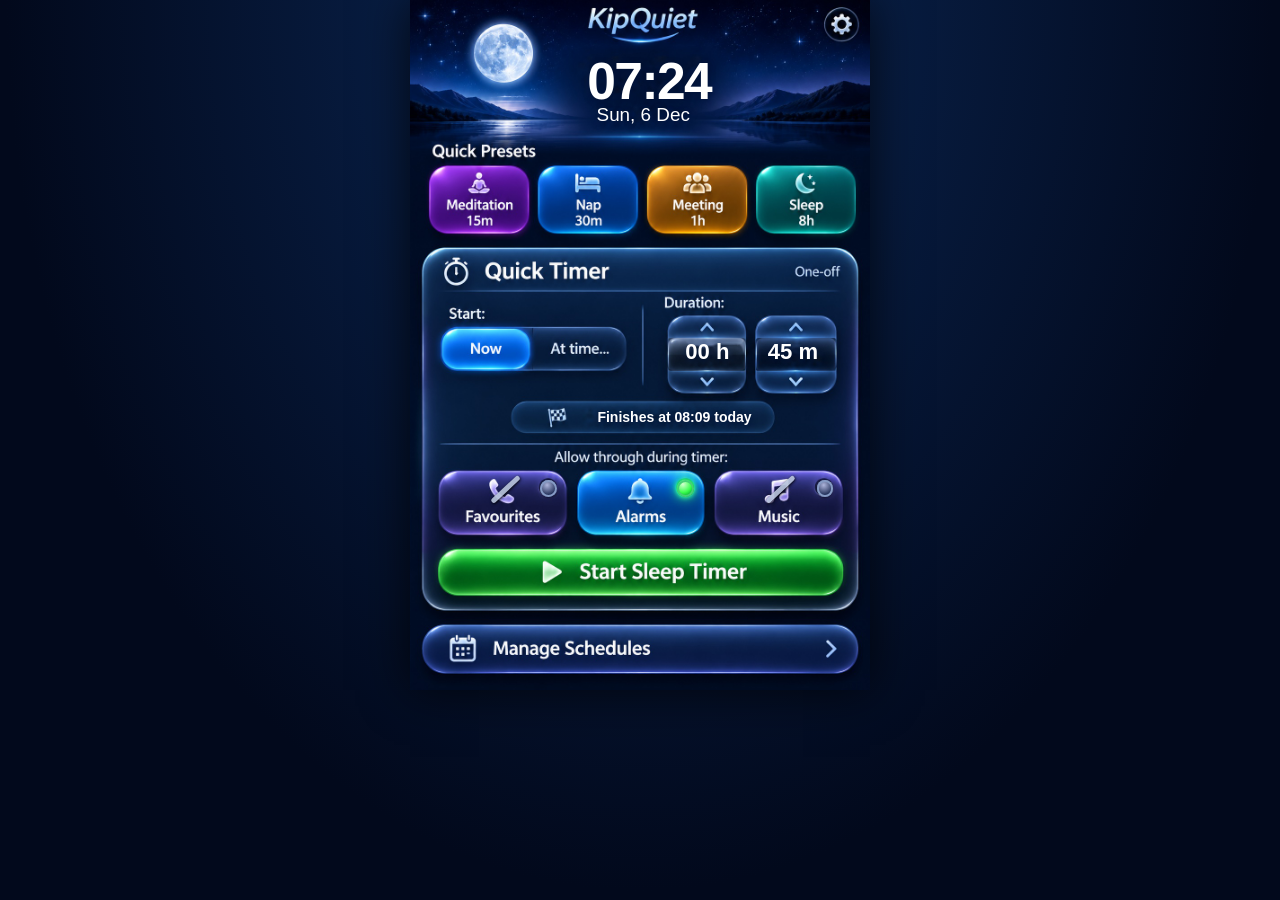
==== index.html @ dc0cef78 "Publish faithful KipQuiet C44 interactive preview" ====
<!doctype html><html lang="en"><head><meta charset="utf-8"><meta name="viewport" content="width=device-width,initial-scale=1,viewport-fit=cover"><title>KipQuiet — Digital Moon · C44</title><style>
*{box-sizing:border-box}html{background:#020d28}body{margin:0;min-height:100vh;background:radial-gradient(ellipse at top,#0b2857,#02091c 70%);font-family:Arial,Helvetica,sans-serif;color:white;display:flex;justify-content:center;align-items:flex-start}button{font-family:inherit;color:inherit;cursor:pointer}#phone{position:relative;width:min(100vw,460px);aspect-ratio:1024/1536;container-type:inline-size;overflow:hidden;box-shadow:0 0 45px #000b}#art{display:block;width:100%;height:100%;pointer-events:none;user-select:none}.tap{position:absolute;appearance:none;background:transparent;border:0;border-radius:18%;outline-offset:-2px;touch-action:manipulation}.tap:focus-visible{outline:3px solid #befcfa}.tap:active{background:#9bc9ff25;box-shadow:inset 0 0 14px #fff5}.dyn{position:absolute;pointer-events:none;white-space:nowrap;font-weight:600;text-shadow:0 2px 6px #00133a;font-variant-numeric:tabular-nums}.clock{left:35%;top:7.9%;width:34%;text-align:center;font-size:11.2cqw;letter-spacing:-.35cqw;font-weight:750;line-height:1.02}.date{left:37.2%;top:15.1%;width:27%;text-align:center;font-size:4.1cqw;font-weight:400}.val{top:49.2%;width:15.7%;text-align:center;font-size:4.8cqw;font-weight:700}.val.h{left:56.8%}.val.m{left:75.4%}.finish{left:35%;top:59.3%;width:45%;font-size:3.05cqw;text-align:center}.led{position:absolute;width:3.65%;aspect-ratio:1;top:69.6%;border-radius:100%;pointer-events:none;box-shadow:inset 0 0 0 2px #869bc5,0 1px 3px #0009;background:radial-gradient(circle at 42% 30%,#aeb5dc,#24325b 63%,#0a1530)}.led.on{background:radial-gradient(circle at 35% 25%,#d3ffd0,#3bff4f 48%,#00a32c 80%);box-shadow:0 0 13px #34ff63,0 0 5px #49ff85,inset 0 0 0 2px #45d077}.strike{position:absolute;pointer-events:none;height:.7%;width:8%;border-radius:30px;top:70.6%;transform:rotate(-43deg);background:#b9c5db;box-shadow:0 1px 3px #000;opacity:.9}.hidden{display:none!important}.button-label{position:absolute;pointer-events:none;text-align:center;font-size:3.6cqw;font-weight:700;text-shadow:0 2px 3px #001}.modal-cover{position:absolute;inset:0;background:#010916a8;display:flex;justify-content:center;align-items:center;z-index:10;backdrop-filter:blur(5px);padding:5%}.modal{width:100%;max-height:93%;overflow:auto;background:linear-gradient(155deg,#365f9e,#081b3a 35%,#06122b 83%,#385fa0);border:1.5px solid #a8ceff;border-radius:6cqw;padding:5%;box-shadow:0 7px 29px #000c, inset 0 2px 2px #dcf1ff70}.modal h2{font-size:5cqw;margin:0 0 3cqw}.modal p{font-size:3.2cqw;color:#c1d5f4;line-height:1.35}.modal h3{font-size:3.8cqw;margin:4cqw 0 2cqw}.barrels{display:flex;justify-content:center;gap:3cqw;margin:3cqw 0}.barrel{width:26%;text-align:center;border-radius:3cqw;background:linear-gradient(#274f84,#05122f 45%,#294c83);border:1px solid #699ad9;box-shadow:inset 0 2px 8px #91bfff2f,0 4px 8px #0009;touch-action:none}.barrel button{display:block;width:100%;background:transparent;border:0;font-size:6cqw;line-height:1.1;padding:1cqw}.barrel b{display:block;font-size:8cqw;border-block:1px solid #b6dbff77;padding:1cqw}.barrel small{display:block;font-size:2.4cqw;color:#cbddfc;padding-bottom:1cqw}.actions{display:flex;gap:2cqw;margin-top:4cqw}.action{flex:1;padding:3cqw 1cqw;border-radius:3cqw;border:1px solid #9fc3ff;background:linear-gradient(#4a79ca,#163c82);font-weight:700;font-size:3.4cqw;box-shadow:inset 0 2px #ffffff66,0 5px #03142d}.action.primary{background:linear-gradient(#65fda1,#12a042 60%,#087123);border-color:#aaffd0}.action:active{transform:translateY(3px);box-shadow:inset 0 2px #ffffff44,0 2px #03142d}.schedule-item{background:#173764;border:1px solid #669de0;border-radius:2cqw;padding:2cqw;margin:2cqw 0;display:flex;gap:2cqw;align-items:center;justify-content:space-between;font-size:3.2cqw}.schedule-item button{background:#294e81;border:1px solid #678dc7;border-radius:1.5cqw;padding:1.5cqw}.formrow{display:flex;gap:3cqw;align-items:center;margin:3cqw 0;font-size:3.3cqw}.formrow input,.formrow select{min-width:0;flex:1;background:#122e57;color:#fff;border:1px solid #8eb3ea;border-radius:2cqw;font:inherit;padding:2cqw}.checkrow{display:flex;flex-wrap:wrap;gap:1cqw}.checkrow label{font-size:2.9cqw;background:#132e55;padding:1.5cqw;border-radius:2cqw}.hint{font-size:2.8cqw;color:#c4d4ee}.mode-active{position:absolute;pointer-events:none;left:26.5%;top:47.4%;width:20.7%;height:6.2%;display:flex;align-items:center;justify-content:center;border-radius:2.8cqw;background:linear-gradient(180deg,#3dccff,#0873dd 49%,#0046ac);border:1px solid #9be7ff;box-shadow:inset 0 2px 8px #eaffff80,0 0 9px #159dffb8;font-size:3.35cqw;font-weight:700;text-shadow:0 2px #002455}.now-dim{position:absolute;pointer-events:none;left:6.5%;top:47.6%;width:19.5%;height:5.8%;border-radius:2.5cqw;background:linear-gradient(180deg,#253a60ee,#061932e8);border:1px solid #547ba4bb;display:flex;align-items:center;justify-content:center;font-size:3.4cqw;font-weight:700}.start-live-label{position:absolute;pointer-events:none;left:6%;top:79.6%;width:88%;height:6.6%;display:flex;align-items:center;justify-content:center;border-radius:6cqw;background:linear-gradient(#74fd99,#12ba45 24%,#03872e 70%,#054918);box-shadow:inset 0 2px 2px #ddffe5,0 0 7px #32fd6c;font-size:4.4cqw;font-weight:750}.sr-only{position:absolute;width:1px;height:1px;overflow:hidden;clip:rect(0,0,0,0)}
</style></head><body><main id="phone" aria-label="KipQuiet interactive digital moon preview"><img id="art" src="[data-uri]" alt="KipQuiet moonlit lake design, glossy presets, quick timer and schedules" draggable="false">
<div class="dyn clock" id="clock">10:24</div><div class="dyn date" id="date">Thu 30 Jan</div>
<div id="now-dim" class="now-dim hidden">Now</div><div id="mode-active" class="mode-active hidden">At time…</div><div class="dyn val h" id="hours-display">00 h</div><div class="dyn val m" id="minutes-display">45 m</div><div class="dyn finish" id="finish">11:09 today</div>
<!-- Interactive transparent zones mapped to the actual approved artwork. -->
<button class="tap" aria-label="Settings and information" style="left:89%;top:1%;width:9%;height:6%" data-action="settings"></button>
<button class="tap" aria-label="Start Meditation preset, 15 minutes" style="left:4%;top:24%;width:23%;height:10.1%" data-preset="Meditation" data-min="15"></button>
<button class="tap" aria-label="Start Nap preset, 30 minutes" style="left:27.7%;top:24%;width:23%;height:10.1%" data-preset="Nap" data-min="30"></button>
<button class="tap" aria-label="Start Meeting preset, 1 hour" style="left:51.4%;top:24%;width:23%;height:10.1%" data-preset="Meeting" data-min="60"></button>
<button class="tap" aria-label="Start Sleep preset, 8 hours" style="left:75%;top:24%;width:23%;height:10.1%" data-preset="Sleep" data-min="480"></button>
<button class="tap" aria-label="Start immediately" style="left:6.3%;top:47.4%;width:20%;height:6.2%" data-action="now"></button>
<button class="tap" aria-label="Choose a future start time" style="left:26.5%;top:47.4%;width:21%;height:6.2%" data-action="time"></button>
<button class="tap" aria-label="Increase hours" style="left:56%;top:45.8%;width:17%;height:3.3%" data-action="hplus"></button>
<button class="tap" aria-label="Change duration hours" style="left:56%;top:49.1%;width:17%;height:4.3%" data-action="duration"></button>
<button class="tap" aria-label="Decrease hours" style="left:56%;top:53.4%;width:17%;height:3.3%" data-action="hminus"></button>
<button class="tap" aria-label="Increase minutes" style="left:75%;top:45.8%;width:17%;height:3.3%" data-action="mplus"></button>
<button class="tap" aria-label="Change duration minutes" style="left:75%;top:49.1%;width:17%;height:4.3%" data-action="duration"></button>
<button class="tap" aria-label="Decrease minutes" style="left:75%;top:53.4%;width:17%;height:3.3%" data-action="mminus"></button>
<button class="tap" aria-label="Projected finishing time" style="left:22%;top:58%;width:57%;height:5.1%" data-action="time"></button>
<button class="tap" aria-label="Toggle favourites allowed through" style="left:6.1%;top:68.2%;width:28%;height:9.2%" data-toggle="favourites"></button>
<button class="tap" aria-label="Toggle alarms allowed through" style="left:36%;top:68.2%;width:28%;height:9.2%" data-toggle="alarms"></button>
<button class="tap" aria-label="Toggle music allowed through" style="left:66%;top:68.2%;width:28%;height:9.2%" data-toggle="music"></button>
<div class="led" id="led-favourites" style="left:28.2%"></div><div class="led" id="led-alarms" style="left:58.1%"></div><div class="led" id="led-music" style="left:88.4%"></div>
<div class="strike" id="strike-favourites" style="left:16.7%"></div><div class="strike" id="strike-alarms" style="left:46.5%"></div><div class="strike" id="strike-music" style="left:76.5%"></div>
<div id="start-live-label" class="start-live-label hidden">Stop Sleep Timer</div><button class="tap" id="start" aria-label="Start Sleep Timer" style="left:6%;top:79.6%;width:88%;height:6.7%" data-action="start"></button>
<button class="tap" aria-label="Manage Schedules" style="left:3%;top:90.5%;width:94%;height:7.1%" data-action="schedules"></button>
<div class="modal-cover hidden" id="cover"><section role="dialog" aria-modal="true" class="modal" id="modal"></section></div>
<div class="sr-only" aria-live="polite" id="announce"></div>
</main><script>
(()=>{'use strict';
const $=id=>document.getElementById(id), q=(s)=>document.querySelector(s),pad=n=>String(n).padStart(2,'0');
const state={hours:0,minutes:45,start:null,allow:{favourites:false,alarms:true,music:false},end:null,armed:null,name:'',schedules:(()=>{try{return JSON.parse(localStorage.getItem('kq-c44-schedules')||'[]')}catch(e){return []}})()};
const live=()=>new Date(); const total=()=>state.hours*60+state.minutes; const duration=()=>Math.max(1,total());
function when(){if(state.start===null)return live();const d=live();d.setHours(state.start.h,state.start.m,0,0);if(d<=live())d.setDate(d.getDate()+1);return d;}
function formatted(d){return d.toLocaleTimeString('en-GB',{hour:'2-digit',minute:'2-digit'});}function dayName(d){const t=live(),d0=new Date(t.getFullYear(),t.getMonth(),t.getDate());const x=new Date(d.getFullYear(),d.getMonth(),d.getDate());const days=Math.round((x-d0)/86400000);return days===0?'today':days===1?'tomorrow':d.toLocaleDateString('en-GB',{weekday:'short',day:'numeric',month:'short'});}
function save(){try{localStorage.setItem('kq-c44-schedules',JSON.stringify(state.schedules));}catch(e){}}
function render(){const now=live();if(state.end&&state.end<=now){state.end=null;state.name='';announce('Timer finished.');}
if(state.armed&&state.armed<=now){state.end=new Date(state.armed.getTime()+duration()*60000);state.armed=null;announce('Timer started.');}
if(state.end){let seconds=Math.max(0,Math.ceil((state.end-now)/1000)),h=Math.floor(seconds/3600),m=Math.floor((seconds%3600)/60),s=seconds%60;$('clock').textContent=h?`${pad(h)}:${pad(m)}`:`${pad(m)}:${pad(s)}`;$('date').textContent=state.name?`Quiet · ${state.name}`:'Quiet timer running';}
else{$('clock').textContent=formatted(now);$('date').textContent=state.armed?`Starts ${formatted(state.armed)}`:now.toLocaleDateString('en-GB',{weekday:'short',day:'numeric',month:'short'});}
$('hours-display').textContent=pad(state.hours)+' h';$('minutes-display').textContent=pad(state.minutes)+' m';const fin=new Date(when().getTime()+duration()*60000);$('finish').textContent=`Finishes at ${formatted(fin)} ${dayName(fin)}`;
for(let key of ['favourites','alarms','music']){$('led-'+key).classList.toggle('on',state.allow[key]);$('strike-'+key).classList.toggle('hidden',state.allow[key]);}
$('now-dim').classList.toggle('hidden',!state.start);$('mode-active').classList.toggle('hidden',!state.start);$('start-live-label').classList.toggle('hidden',!(state.end||state.armed));$('start-live-label').textContent=state.armed?'Cancel Sleep Timer':'Stop Sleep Timer';$('start').setAttribute('aria-label',state.end?'Stop timer':state.armed?'Cancel scheduled timer':state.start?'Arm sleep timer':'Start sleep timer');
}
function announce(msg){$('announce').textContent=msg;}
function modal(html){$('modal').innerHTML=html;$('cover').classList.remove('hidden');}
function close(){$('cover').classList.add('hidden');render();}
function configDuration(){modal(`<h2>Set duration</h2><p>Roll the hours and minutes. This will update the finishing time on the home screen.</p><div class="barrels"><div class="barrel" data-wheel="hours"><button data-adjust="h+">⌃</button><b id="dh">${pad(state.hours)}</b><button data-adjust="h-">⌄</button><small>HOURS</small></div><div class="barrel" data-wheel="minutes"><button data-adjust="m+">⌃</button><b id="dm">${pad(state.minutes)}</b><button data-adjust="m-">⌄</button><small>MINUTES</small></div></div><div class="actions"><button class="action primary" data-close>Done</button></div>`);}
function configTime(){const t=state.start||{h:13,m:0};modal(`<h2>Start at a time</h2><p>Choose a clock time for a one-off start. A time already passed today means tomorrow.</p><div class="barrels"><div class="barrel" data-wheel="startH"><button data-adjust="sh+">⌃</button><b id="sh">${pad(t.h)}</b><button data-adjust="sh-">⌄</button><small>HOUR</small></div><div class="barrel" data-wheel="startM"><button data-adjust="sm+">⌃</button><b id="sm">${pad(t.m)}</b><button data-adjust="sm-">⌄</button><small>MINUTE</small></div></div><div class="actions"><button class="action" data-action="now">Now instead</button><button class="action primary" data-action="savetime">Use this time</button></div>`);window._st={...t};}
function adjust(code){if(code==='h+')state.hours=(state.hours+1)%100;if(code==='h-')state.hours=(state.hours+99)%100;if(code==='m+')state.minutes=(state.minutes+1)%60;if(code==='m-')state.minutes=(state.minutes+59)%60;if(code.startsWith('s')){if(!window._st)window._st={h:13,m:0};let k=code.startsWith('sh')?'h':'m',n=k==='h'?24:60;window._st[k]=(window._st[k]+(code.endsWith('+')?1:n-1))%n;}
for(let [id,v] of [['dh',state.hours],['dm',state.minutes],['sh',window._st?.h],['sm',window._st?.m]])if($(id)&&v!==undefined)$(id).textContent=pad(v);render();}
function begin(name,mins){if(mins){state.hours=Math.floor(mins/60);state.minutes=mins%60;state.start=null;}if(!duration()){announce('Choose a duration.');return;}state.name=name||'';state.end=null;state.armed=null;if(state.start){state.armed=when();announce(`Timer armed for ${formatted(state.armed)}.`);}else{state.end=new Date(Date.now()+duration()*60000);announce('Sleep timer started.');}render();}
function manage(){let items=state.schedules.map((s,i)=>`<div class="schedule-item"><div><b>${escapeHtml(s.name)}</b><div>${s.time} · ${s.minutes}m · ${s.days.length?s.days.join(', '):'Once'}</div></div><button data-remove="${i}" aria-label="Delete ${escapeHtml(s.name)}">✕</button></div>`).join('')||'<p>No automatic schedules saved yet.</p>';
modal(`<h2>Manage Schedules</h2><p>Independent of the Quick Presets. In this browser demo they trigger only while this page is open.</p>${items}<div class="actions"><button class="action" data-close>Back</button><button class="action primary" data-action="newSchedule">+ Add schedule</button></div>`);}
function scheduleForm(){modal(`<h2>New schedule</h2><div class="formrow"><label for="sn">Name</label><input id="sn" value="Quiet Time" maxlength="30"></div><div class="formrow"><label for="st">Starts</label><input id="st" type="time" value="23:00"></div><div class="formrow"><label for="sd">Minutes</label><input id="sd" type="number" min="1" max="5999" value="60"></div><h3>Repeat on</h3><div class="checkrow">${['Mon','Tue','Wed','Thu','Fri','Sat','Sun'].map(d=>`<label><input type="checkbox" class="weekday" value="${d}">${d}</label>`).join('')}</div><p>No days selected means once, at the next occurrence of that clock time.</p><h3>Allow through</h3><div class="checkrow">${['favourites','alarms','music'].map(k=>`<label><input type="checkbox" class="permission" value="${k}" ${state.allow[k]?'checked':''}>${k}</label>`).join('')}</div><div class="actions"><button class="action" data-action="schedules">Cancel</button><button class="action primary" data-action="saveSchedule">Save</button></div>`);}
function escapeHtml(t){return String(t).replace(/[&<>"']/g,c=>({'&':'&amp;','<':'&lt;','>':'&gt;','"':'&quot;',"'":'&#39;'}[c]));}
function saveSchedule(){let mins=Number($('sd').value),t=$('st').value;if(!t||!Number.isFinite(mins)||mins<1||mins>5999){announce('Enter a valid time and duration.');return;}state.schedules.push({id:Date.now(),name:$('sn').value.trim()||'Quiet Time',time:t,minutes:mins,days:[...document.querySelectorAll('.weekday:checked')].map(e=>e.value),allow:Object.fromEntries(['favourites','alarms','music'].map(k=>[k,!!document.querySelector(`.permission[value="${k}"]:checked`)])),fired:''});save();manage();}
function checkSchedules(){const d=live();const weekday=['Sun','Mon','Tue','Wed','Thu','Fri','Sat'][d.getDay()],minuteKey=d.toISOString().slice(0,10)+'/'+formatted(d);for(let s of [...state.schedules]){if(s.time===formatted(d)&&(!s.days.length||s.days.includes(weekday))&&s.fired!==minuteKey){s.fired=minuteKey;state.allow={...s.allow};state.start=null;begin(s.name,s.minutes);if(!s.days.length)state.schedules=state.schedules.filter(x=>x.id!==s.id);save();}}}
$('phone').addEventListener('click',e=>{let el=e.target.closest('button');if(!el)return;
if(el.dataset.adjust){adjust(el.dataset.adjust);return;}if(el.dataset.close!==undefined){close();return;}if(el.dataset.remove!==undefined){state.schedules.splice(Number(el.dataset.remove),1);save();manage();return;}
if(el.dataset.toggle){let k=el.dataset.toggle;state.allow[k]=!state.allow[k];render();return;}if(el.dataset.preset){close();begin(el.dataset.preset,Number(el.dataset.min));return;}
switch(el.dataset.action){case 'settings':modal('<h2>KipQuiet · C44</h2><p>This prototype uses the original approved digital-moon artwork, not an SVG recreation.</p><p>The timer, presets, LEDs and schedules operate as a browser simulation. They do not change Android sound settings or run when the page is closed.</p><div class="actions"><button class="action primary" data-close>Close</button></div>');break;
case 'now':state.start=null;close();break;case 'time':configTime();break;case 'savetime':state.start={...window._st};close();break;
case 'hplus':adjust('h+');break;case 'hminus':adjust('h-');break;case 'mplus':adjust('m+');break;case 'mminus':adjust('m-');break;
case 'duration':configDuration();break;case 'start':if(state.end||state.armed){state.end=null;state.armed=null;state.name='';announce('Timer stopped.');}else begin('',null);render();break;
case 'schedules':manage();break;case 'newSchedule':scheduleForm();break;case 'saveSchedule':saveSchedule();break;}
});
let wheelStart=null;$('phone').addEventListener('touchstart',e=>{let target=e.target.closest('[data-wheel]');if(target)wheelStart={y:e.touches[0].clientY,kind:target.dataset.wheel};},{passive:true});$('phone').addEventListener('touchend',e=>{if(!wheelStart)return;let dy=e.changedTouches[0].clientY-wheelStart.y;if(Math.abs(dy)>15){let codes={hours:['h+','h-'],minutes:['m+','m-'],startH:['sh+','sh-'],startM:['sm+','sm-']};adjust(codes[wheelStart.kind][dy<0?0:1]);}wheelStart=null;},{passive:true});
$('phone').addEventListener('wheel',e=>{let target=e.target.closest('[data-wheel]');if(!target)return;e.preventDefault();let codes={hours:['h+','h-'],minutes:['m+','m-'],startH:['sh+','sh-'],startM:['sm+','sm-']};adjust(codes[target.dataset.wheel][e.deltaY>0?0:1]);},{passive:false});
$('cover').addEventListener('click',e=>{if(e.target===$('cover'))close();});document.addEventListener('keydown',e=>{if(e.key==='Escape')close();});render();setInterval(()=>{checkSchedules();render();},1000);
})();</script></body></html>
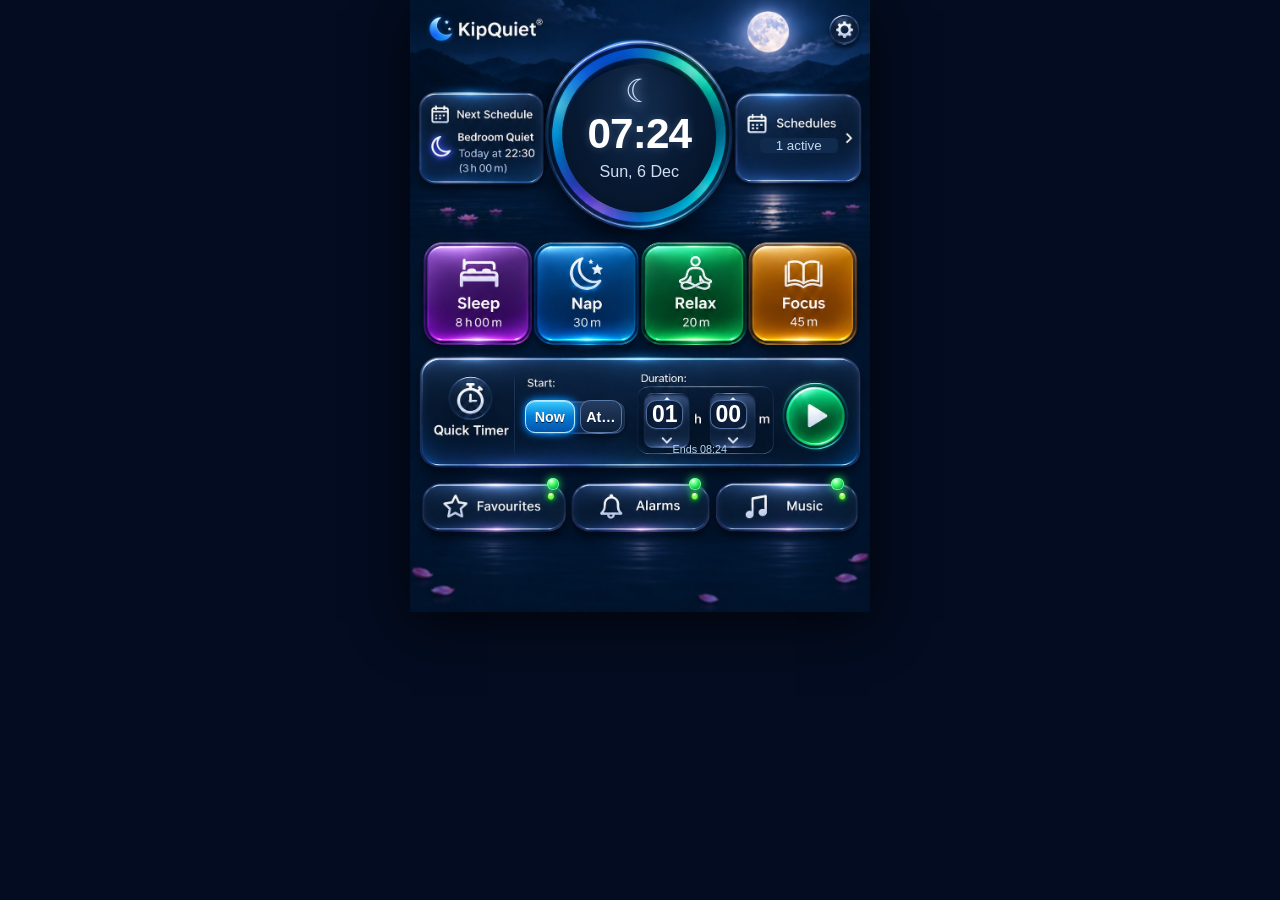
==== commit b0ca1442: "Update hosted prototype to KipQuiet C45" ====
--- a/index.html
+++ b/index.html
@@ -1,72 +1,47 @@
-<!doctype html><html lang="en"><head><meta charset="utf-8"><meta name="viewport" content="width=device-width,initial-scale=1,viewport-fit=cover"><title>KipQuiet — Digital Moon · C44</title><style>
-*{box-sizing:border-box}html{background:#020d28}body{margin:0;min-height:100vh;background:radial-gradient(ellipse at top,#0b2857,#02091c 70%);font-family:Arial,Helvetica,sans-serif;color:white;display:flex;justify-content:center;align-items:flex-start}button{font-family:inherit;color:inherit;cursor:pointer}#phone{position:relative;width:min(100vw,460px);aspect-ratio:1024/1536;container-type:inline-size;overflow:hidden;box-shadow:0 0 45px #000b}#art{display:block;width:100%;height:100%;pointer-events:none;user-select:none}.tap{position:absolute;appearance:none;background:transparent;border:0;border-radius:18%;outline-offset:-2px;touch-action:manipulation}.tap:focus-visible{outline:3px solid #befcfa}.tap:active{background:#9bc9ff25;box-shadow:inset 0 0 14px #fff5}.dyn{position:absolute;pointer-events:none;white-space:nowrap;font-weight:600;text-shadow:0 2px 6px #00133a;font-variant-numeric:tabular-nums}.clock{left:35%;top:7.9%;width:34%;text-align:center;font-size:11.2cqw;letter-spacing:-.35cqw;font-weight:750;line-height:1.02}.date{left:37.2%;top:15.1%;width:27%;text-align:center;font-size:4.1cqw;font-weight:400}.val{top:49.2%;width:15.7%;text-align:center;font-size:4.8cqw;font-weight:700}.val.h{left:56.8%}.val.m{left:75.4%}.finish{left:35%;top:59.3%;width:45%;font-size:3.05cqw;text-align:center}.led{position:absolute;width:3.65%;aspect-ratio:1;top:69.6%;border-radius:100%;pointer-events:none;box-shadow:inset 0 0 0 2px #869bc5,0 1px 3px #0009;background:radial-gradient(circle at 42% 30%,#aeb5dc,#24325b 63%,#0a1530)}.led.on{background:radial-gradient(circle at 35% 25%,#d3ffd0,#3bff4f 48%,#00a32c 80%);box-shadow:0 0 13px #34ff63,0 0 5px #49ff85,inset 0 0 0 2px #45d077}.strike{position:absolute;pointer-events:none;height:.7%;width:8%;border-radius:30px;top:70.6%;transform:rotate(-43deg);background:#b9c5db;box-shadow:0 1px 3px #000;opacity:.9}.hidden{display:none!important}.button-label{position:absolute;pointer-events:none;text-align:center;font-size:3.6cqw;font-weight:700;text-shadow:0 2px 3px #001}.modal-cover{position:absolute;inset:0;background:#010916a8;display:flex;justify-content:center;align-items:center;z-index:10;backdrop-filter:blur(5px);padding:5%}.modal{width:100%;max-height:93%;overflow:auto;background:linear-gradient(155deg,#365f9e,#081b3a 35%,#06122b 83%,#385fa0);border:1.5px solid #a8ceff;border-radius:6cqw;padding:5%;box-shadow:0 7px 29px #000c, inset 0 2px 2px #dcf1ff70}.modal h2{font-size:5cqw;margin:0 0 3cqw}.modal p{font-size:3.2cqw;color:#c1d5f4;line-height:1.35}.modal h3{font-size:3.8cqw;margin:4cqw 0 2cqw}.barrels{display:flex;justify-content:center;gap:3cqw;margin:3cqw 0}.barrel{width:26%;text-align:center;border-radius:3cqw;background:linear-gradient(#274f84,#05122f 45%,#294c83);border:1px solid #699ad9;box-shadow:inset 0 2px 8px #91bfff2f,0 4px 8px #0009;touch-action:none}.barrel button{display:block;width:100%;background:transparent;border:0;font-size:6cqw;line-height:1.1;padding:1cqw}.barrel b{display:block;font-size:8cqw;border-block:1px solid #b6dbff77;padding:1cqw}.barrel small{display:block;font-size:2.4cqw;color:#cbddfc;padding-bottom:1cqw}.actions{display:flex;gap:2cqw;margin-top:4cqw}.action{flex:1;padding:3cqw 1cqw;border-radius:3cqw;border:1px solid #9fc3ff;background:linear-gradient(#4a79ca,#163c82);font-weight:700;font-size:3.4cqw;box-shadow:inset 0 2px #ffffff66,0 5px #03142d}.action.primary{background:linear-gradient(#65fda1,#12a042 60%,#087123);border-color:#aaffd0}.action:active{transform:translateY(3px);box-shadow:inset 0 2px #ffffff44,0 2px #03142d}.schedule-item{background:#173764;border:1px solid #669de0;border-radius:2cqw;padding:2cqw;margin:2cqw 0;display:flex;gap:2cqw;align-items:center;justify-content:space-between;font-size:3.2cqw}.schedule-item button{background:#294e81;border:1px solid #678dc7;border-radius:1.5cqw;padding:1.5cqw}.formrow{display:flex;gap:3cqw;align-items:center;margin:3cqw 0;font-size:3.3cqw}.formrow input,.formrow select{min-width:0;flex:1;background:#122e57;color:#fff;border:1px solid #8eb3ea;border-radius:2cqw;font:inherit;padding:2cqw}.checkrow{display:flex;flex-wrap:wrap;gap:1cqw}.checkrow label{font-size:2.9cqw;background:#132e55;padding:1.5cqw;border-radius:2cqw}.hint{font-size:2.8cqw;color:#c4d4ee}.mode-active{position:absolute;pointer-events:none;left:26.5%;top:47.4%;width:20.7%;height:6.2%;display:flex;align-items:center;justify-content:center;border-radius:2.8cqw;background:linear-gradient(180deg,#3dccff,#0873dd 49%,#0046ac);border:1px solid #9be7ff;box-shadow:inset 0 2px 8px #eaffff80,0 0 9px #159dffb8;font-size:3.35cqw;font-weight:700;text-shadow:0 2px #002455}.now-dim{position:absolute;pointer-events:none;left:6.5%;top:47.6%;width:19.5%;height:5.8%;border-radius:2.5cqw;background:linear-gradient(180deg,#253a60ee,#061932e8);border:1px solid #547ba4bb;display:flex;align-items:center;justify-content:center;font-size:3.4cqw;font-weight:700}.start-live-label{position:absolute;pointer-events:none;left:6%;top:79.6%;width:88%;height:6.6%;display:flex;align-items:center;justify-content:center;border-radius:6cqw;background:linear-gradient(#74fd99,#12ba45 24%,#03872e 70%,#054918);box-shadow:inset 0 2px 2px #ddffe5,0 0 7px #32fd6c;font-size:4.4cqw;font-weight:750}.sr-only{position:absolute;width:1px;height:1px;overflow:hidden;clip:rect(0,0,0,0)}
-</style></head><body><main id="phone" aria-label="KipQuiet interactive digital moon preview"><img id="art" src="[data-uri]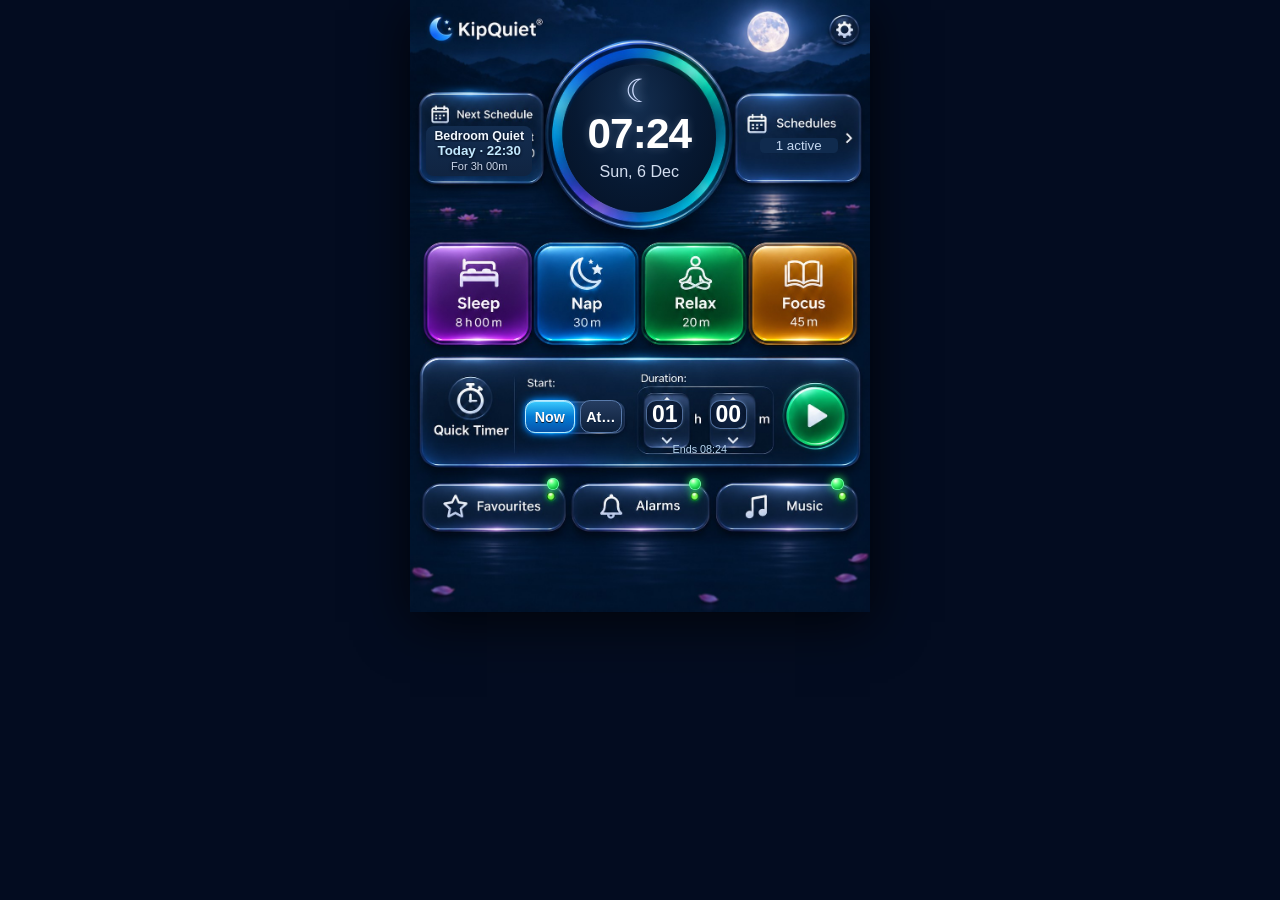
==== commit d57543e4: "Show live next automatic schedule on KipQuiet home screen (C46)" ====
--- a/index.html
+++ b/index.html
@@ -1,10 +1,10 @@
 <!doctype html><html lang="en"><head><meta charset="utf-8"><meta name="viewport" content="width=device-width,initial-scale=1,viewport-fit=cover"><meta name="theme-color" content="#06172e"><title>KipQuiet — Moonlit Clock C45</title>
 <style>
 *[hidden]{display:none!important}*{box-sizing:border-box}html{background:#030c20}body{margin:0;background:#030c20;min-height:100dvh;color:#fff;font-family:Arial,Helvetica,sans-serif;display:flex;justify-content:center;align-items:flex-start}button,input{font:inherit}button{color:inherit;cursor:pointer}#screen{position:relative;width:min(100vw,460px);aspect-ratio:1087/1447;container-type:inline-size;overflow:hidden;isolation:isolate;box-shadow:0 10px 50px #000b}#art{width:100%;height:100%;display:block;user-select:none;pointer-events:none}.hit{position:absolute;background:transparent;border:0;touch-action:manipulation;border-radius:15%;z-index:3;outline-offset:-3px}.hit:focus-visible{outline:3px solid #a4f7ff}.hit:active{background:#ffffff15;box-shadow:inset 0 0 14px #ffffff25}.clock-face{position:absolute;left:33.2%;top:10.65%;width:33.3%;height:23.9%;border-radius:50%;z-index:2;background:radial-gradient(ellipse at 48% 28%,#142e50 0%,#071932 54%,#041022 100%);box-shadow:0 0 26px #020a18a8;display:flex;align-items:center;justify-content:center;flex-direction:column;gap:1.4cqw;pointer-events:none}.moon-icon{font-size:7cqw;color:#cfddff;filter:drop-shadow(0 0 6px #bedcff);line-height:1}.face-time{font-size:9.2cqw;line-height:1;letter-spacing:-.2cqw;font-weight:750;font-variant-numeric:tabular-nums;text-shadow:0 0 8px #d5e6ff33;white-space:nowrap}.face-date{font-size:3.5cqw;color:#d3def0;text-align:center}.face-state{font-size:2.85cqw;color:#87e6ff;min-height:3.2cqw;text-align:center;white-space:nowrap}.progress{position:absolute;left:29.3%;top:6.45%;width:41.1%;aspect-ratio:1;border-radius:50%;pointer-events:none;z-index:1;opacity:0;transition:opacity .3s;background:conic-gradient(from -90deg,#20d1e5 0 var(--pct,100%),#091e37 var(--pct,100%) 100%);-webkit-mask:radial-gradient(circle,transparent 64%,#000 66%,#000 78%,transparent 80%);mask:radial-gradient(circle,transparent 64%,#000 66%,#000 78%,transparent 80%);filter:drop-shadow(0 0 3px #22eaff)}.running .progress{opacity:1}.running .face-time{font-size:8.2cqw}.clock-face .micro{font-size:2.5cqw;color:#9ddff3}.mask-wheel{position:absolute;background:linear-gradient(#192f52,#0b1b38 47%,#14294c);border:1px solid #779bd3a0;border-radius:2.2cqw;box-shadow:inset 0 0 12px #031023,0 0 3px #c4e8fc33;display:flex;justify-content:center;align-items:center;font-size:5cqw;font-weight:750;font-variant-numeric:tabular-nums;pointer-events:none;z-index:2}.wheel-hour{left:51.4%;top:65.3%;width:8%;height:4.7%}.wheel-min{left:65.2%;top:65.3%;width:8%;height:4.7%}.finish-caption{position:absolute;left:49%;top:72.4%;width:28%;height:1.6%;color:#b8d6f0;font-size:2.35cqw;text-align:center;pointer-events:none;z-index:2;white-space:nowrap}.statusline{position:absolute;left:4.1%;top:28.5%;width:24%;font-size:2.45cqw;color:#d6e5f7;text-align:center;z-index:2;text-shadow:0 1px 3px #000;pointer-events:none}.schedule-count{position:absolute;left:76%;top:22.5%;width:17%;font-size:2.9cqw;color:#c5d8f0;text-align:center;z-index:2;pointer-events:none;background:#102b4e;border-radius:1cqw}.lamp{position:absolute;width:2.65%;aspect-ratio:1;border-radius:50%;z-index:2;pointer-events:none;background:radial-gradient(circle at 30% 25%,#98a3c1,#344466 58%,#0b1530 75%);box-shadow:inset 0 0 0 .25cqw #a0abc2,0 0 .6cqw #000}.lamp.on{background:radial-gradient(circle at 35% 24%,#f5ffe6,#51ff7b 32%,#12bf42 66%,#075a1f);box-shadow:inset 0 0 0 .18cqw #71ffad,0 0 1.8cqw #2efa57}.offslash{position:absolute;height:.57%;width:9%;border-radius:2cqw;background:#c6d6ec;box-shadow:0 0 1cqw #000;transform:rotate(-40deg);pointer-events:none;z-index:3}.mode-mask{position:absolute;top:65.4%;height:5.3%;border-radius:2.2cqw;z-index:2;display:flex;align-items:center;justify-content:center;color:white;font-weight:700;font-size:3.1cqw;pointer-events:none;text-shadow:0 1px #001a38}.mode-mask.now{left:25%;width:10.8%}.mode-mask.later{left:37%;width:9%}.mode-mask.active{background:linear-gradient(#3dcdff,#037bd4 50%,#0754ab);border:1px solid #b7eaff;box-shadow:0 0 2cqw #008dff,inset 0 1px #fff8}.mode-mask.inactive{background:linear-gradient(#263d61,#0c1f3a);border:1px solid #597bac}.modal-shade{position:absolute;inset:0;z-index:20;background:#010917c9;backdrop-filter:blur(5px);display:flex;align-items:center;justify-content:center;padding:4%}.modal{width:100%;max-height:95%;overflow-y:auto;border-radius:5cqw;border:1.5px solid #91c7ff;background:linear-gradient(145deg,#2e5286,#091a34 30%,#07152c 80%,#1e4274);padding:4.5%;box-shadow:0 14px 35px #000d,inset 0 2px 1px #efffff8c}.modal h2{margin:0 0 2.5cqw;font-size:5cqw}.modal h3{margin:4cqw 0 1cqw;font-size:3.6cqw}.modal p{font-size:3cqw;color:#c9daef;line-height:1.4}.row{display:flex;align-items:center;gap:2cqw;flex-wrap:wrap}.row.between{justify-content:space-between}.wide{width:100%}.field{padding:2.2cqw;border-radius:2cqw;background:#0e2a4f;color:#fff;border:1px solid #6e9bcf;min-width:0;flex:1}.small{font-size:2.8cqw;color:#c0d5ed}.pillbtn{padding:2.5cqw 3cqw;background:linear-gradient(#426fa8,#133a70);border:1px solid #95bded;border-radius:3cqw;font-size:3.2cqw;font-weight:700;box-shadow:inset 0 1px #fff8,0 3px 7px #0006}.pillbtn.green{background:linear-gradient(#60e79b,#0d9241);border-color:#b9ffd1}.pillbtn:active,.toggle:active{transform:translateY(2px)}.wheelrow{display:flex;justify-content:center;gap:3cqw;margin:3cqw 0}.roller{width:27%;min-width:0;text-align:center;border-radius:2.8cqw;background:linear-gradient(#284972,#061831 40%,#27456e);border:1px solid #7fa7d9;box-shadow:inset 0 1px #fff5,0 4px 10px #0007;touch-action:none;user-select:none}.roller button{width:100%;background:transparent;border:0;font-size:5cqw;line-height:1.1;padding:1cqw}.roller strong{display:block;font-size:7.8cqw;line-height:1.2;border-block:1px solid #6d92be;padding:1cqw}.roller small{display:block;color:#adcae5;font-size:2.7cqw;padding:.8cqw}.schedule-item{border:1px solid #5b8ac2;background:#18365f;border-radius:2cqw;padding:2.5cqw;margin:2cqw 0;font-size:3cqw}.schedule-item .row{margin-top:1.5cqw}.schedule-item button{font-size:2.8cqw;padding:1.4cqw 2.3cqw}.days{display:grid;grid-template-columns:repeat(7,1fr);gap:1cqw;margin:2cqw 0}.days label{font-size:2.6cqw;text-align:center;background:#1d3d63;padding:1.2cqw .3cqw;border-radius:1cqw}.days input{display:block;margin:0 auto 1cqw}.toggle{background:linear-gradient(#284d80,#102b53);padding:2.2cqw;border:1px solid #81b0e5;border-radius:2cqw}.toggle.enabled{background:linear-gradient(#207ac4,#154e9c);box-shadow:0 0 1.4cqw #3b9cf9}.message{font-size:3.1cqw;color:#c9e6f8;line-height:1.4;min-height:3cqw}.sr-only{position:absolute;width:1px;height:1px;overflow:hidden;clip:rect(0,0,0,0)}
-</style></head><body><main id="screen" aria-label="KipQuiet interactive preview"><img id="art" alt="Moonlit KipQuiet glossy interface" src="[data-uri]